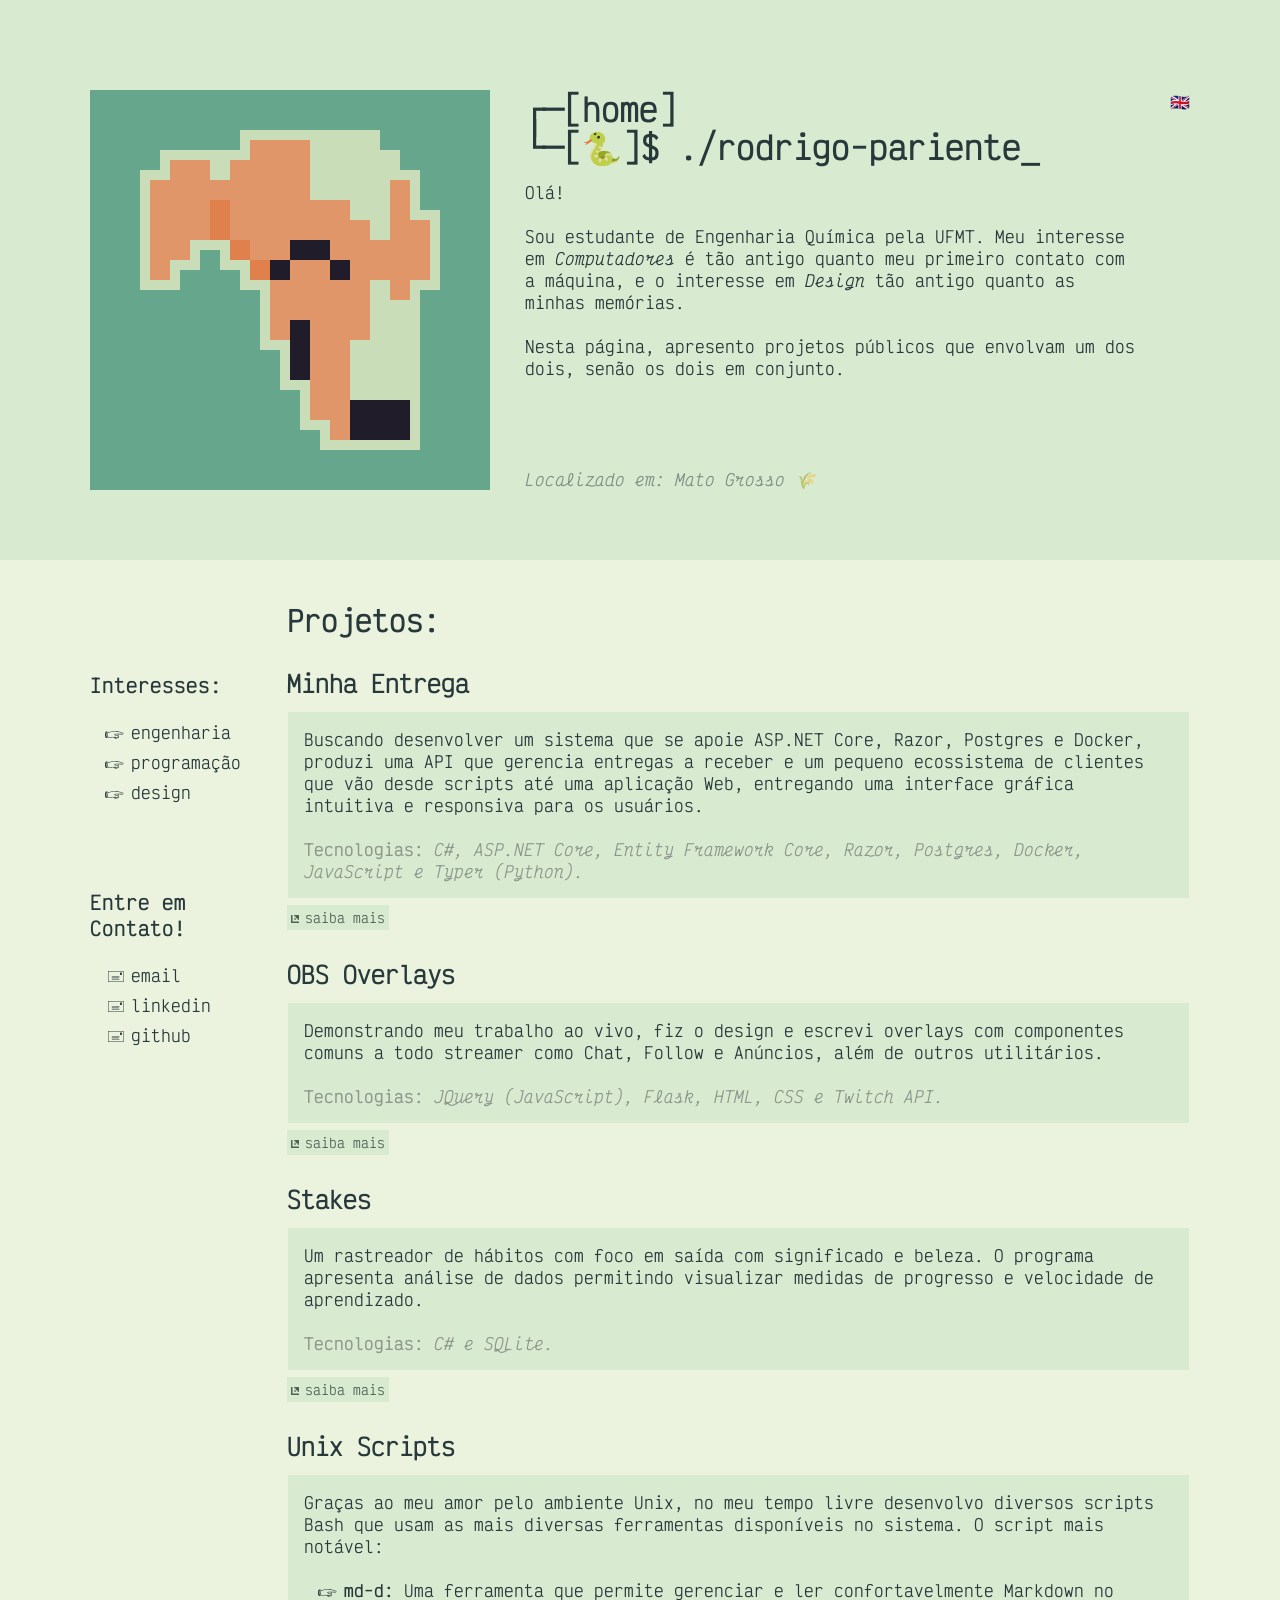
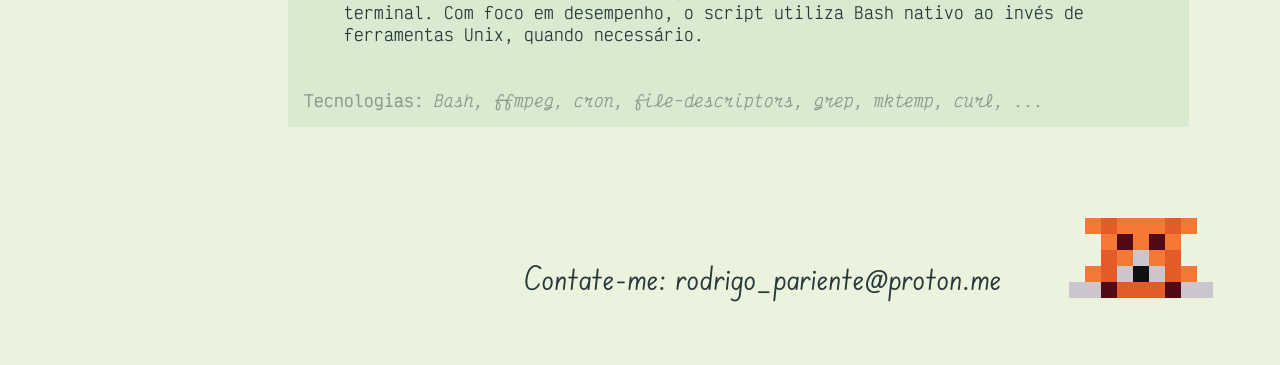
==== pt.html @ a660c8bc "add international version" ====
<!DOCTYPE html>

<html>
  <head>
    <meta charset="UTF-8">
    <meta name="viewport" content="width=device-width, initial-scale=1.0">
    <link rel="stylesheet" href="/css/style.css">
    <title>Rodrigo-Pariente</title>
    <script src="/js/main.js" defer></script>
    <link rel="icon" href="/favicon.svg" type="image/xml+svg">
    <link href="https://fonts.googleapis.com/css2?family=Edu+SA+Beginner:wght@400..700&family=Victor+Mono:ital,wght@0,100..700;1,100..700&display=swap" rel="stylesheet">
  </head>

  <body>
    <header>
      <img id="pp" src="/img/pp.svg" alt="Eu">
      <div class="about-me">
        <img id="dog-stamp-header-high" src="/img/pp.svg" alt="Eu">
        <h1><span id="h1-frame">┌─[home]<br>└─[🐍]</span><span class="lower-frame">$ ./</span>rodrigo-pariente</span><span class="dec-block">_</span></h1>
        <img id="dog-stamp-header-low" src="/img/pp.svg" alt="Eu">
        <p>Olá!<br><br></p>
        <p>Sou estudante de Engenharia Química pela UFMT. Meu interesse em <i>Computadores</i> é tão antigo quanto meu primeiro contato com a máquina, e o interesse em <i>Design</i> tão antigo quanto as minhas memórias.<br><br>Nesta página, apresento projetos públicos que envolvam um dos dois, senão os dois em conjunto.</p>
        <p id="place"><br><br>Localizado em: Mato Grosso 🌾</p>
      </div>
      <a class="translations" href="/index.html">🇬🇧</a>
    </header>

    <div id="contents">
      <div id="info">
        <div id="interests">
          <h2 class="small-h2">Interesses:</h2>
          <ul class="point">
            <li>engenharia</li>
            <li>programação</li>
            <li>design</li>
          </ul>
        </div>

        <div id="contacts">
          <h2 class="small-h2">Entre em Contato!</h2>
          <ul class="mail">
            <li><a id="em" href="#">roda trix lego parte viena lente ouija !</a></li>
            <li><a href="https://www.linkedin.com/in/rodrigo-pariente">linkedin</a></li>
            <li><a href="https://github.com/rodrigo-pariente">github</a></li>
          </ul>
        </div>
      </div>

      <div id="projects">
        <h2>Projetos:</h2>
        <div class="project">
          <h3>Minha Entrega</h3>
          <div class="project-content">
            <p>Buscando desenvolver um sistema que se apoie ASP.NET Core, Razor, Postgres e Docker, produzi uma API que gerencia entregas a receber e um pequeno ecossistema de clientes que vão desde scripts até uma aplicação Web, entregando uma interface gráfica intuitiva e responsiva para os usuários.</p>
            <p class="technologies"><br>Tecnologias:<i> C#, ASP.NET Core, Entity Framework Core, Razor, Postgres, Docker, JavaScript e Typer (Python).</i></p>
          </div>
          <a class="know-more" href="https://github.com/rodrigo-pariente/minha-entrega-postgres">saiba mais</a>
        </div>
        <div class="project">
          <h3>OBS Overlays</h3>
          <div class="project-content">
            <p>Demonstrando meu trabalho ao vivo, fiz o design e escrevi overlays com componentes comuns a todo streamer como Chat, Follow e Anúncios, além de outros utilitários.<!-- widgets mais dinâmicos e interativos como o jogo Jackpot e um Timer com múltiplas funcionalidades --></p>
            <p class="technologies"><br>Tecnologias:<i> JQuery (JavaScript), Flask, HTML, CSS e Twitch API.</i></p>
          </div>
          <a class="know-more" href="https://github.com/rodrigo-pariente/OBS-Overlays">saiba mais</a>
        </div>
        <div class="project">
          <h3>Stakes</h3>
          <div class="project-content">
            <p>Um rastreador de hábitos com foco em saída com significado e beleza. O programa apresenta análise de dados permitindo visualizar medidas de progresso e velocidade de aprendizado.</p>
            <p class="technologies"><br>Tecnologias:<i> C# e SQLite.</i></p>
          </div>
          <a class="know-more" href="https://github.com/rodrigo-pariente/stakes">saiba mais</a>
        </div>
        <div class="project">
          <h3>Unix Scripts</h3>
          <div class="project-content">
            <p>Graças ao meu amor pelo ambiente Unix, no meu tempo livre desenvolvo diversos scripts Bash que usam as mais diversas ferramentas disponíveis no sistema. O script mais notável:</p>
            <ul class="point"><li><a href="https://github.com/rodrigo-pariente/md-d"><b>md-d:</b></a> Uma ferramenta que permite gerenciar e ler confortavelmente Markdown no terminal. Com foco em desempenho, o script utiliza Bash nativo ao invés de ferramentas Unix, quando necessário.</li></ul>
            <p class="technologies"><br>Tecnologias:<i> Bash, ffmpeg, cron, file-descriptors, grep, mktemp, curl, ...</i></p>
          </div>
          <!-- <p class="know-more" href="/">saiba mais</p> -->
        </div>
      </div>
    </div>
  </body>

  <footer>
    <span>Contate-me: <span id="useless-info">roda trix lego parte viena lente ouija !</span></span>
    <img id="dog-stamp" src="/img/bear.svg" alt="Ursinha">
  </footer>
</html>
---- css/style.css ----
@import "./root.css";
@import "./global.css";
@import "./contents.css";
@import "./header.css";
@import "./footer.css";
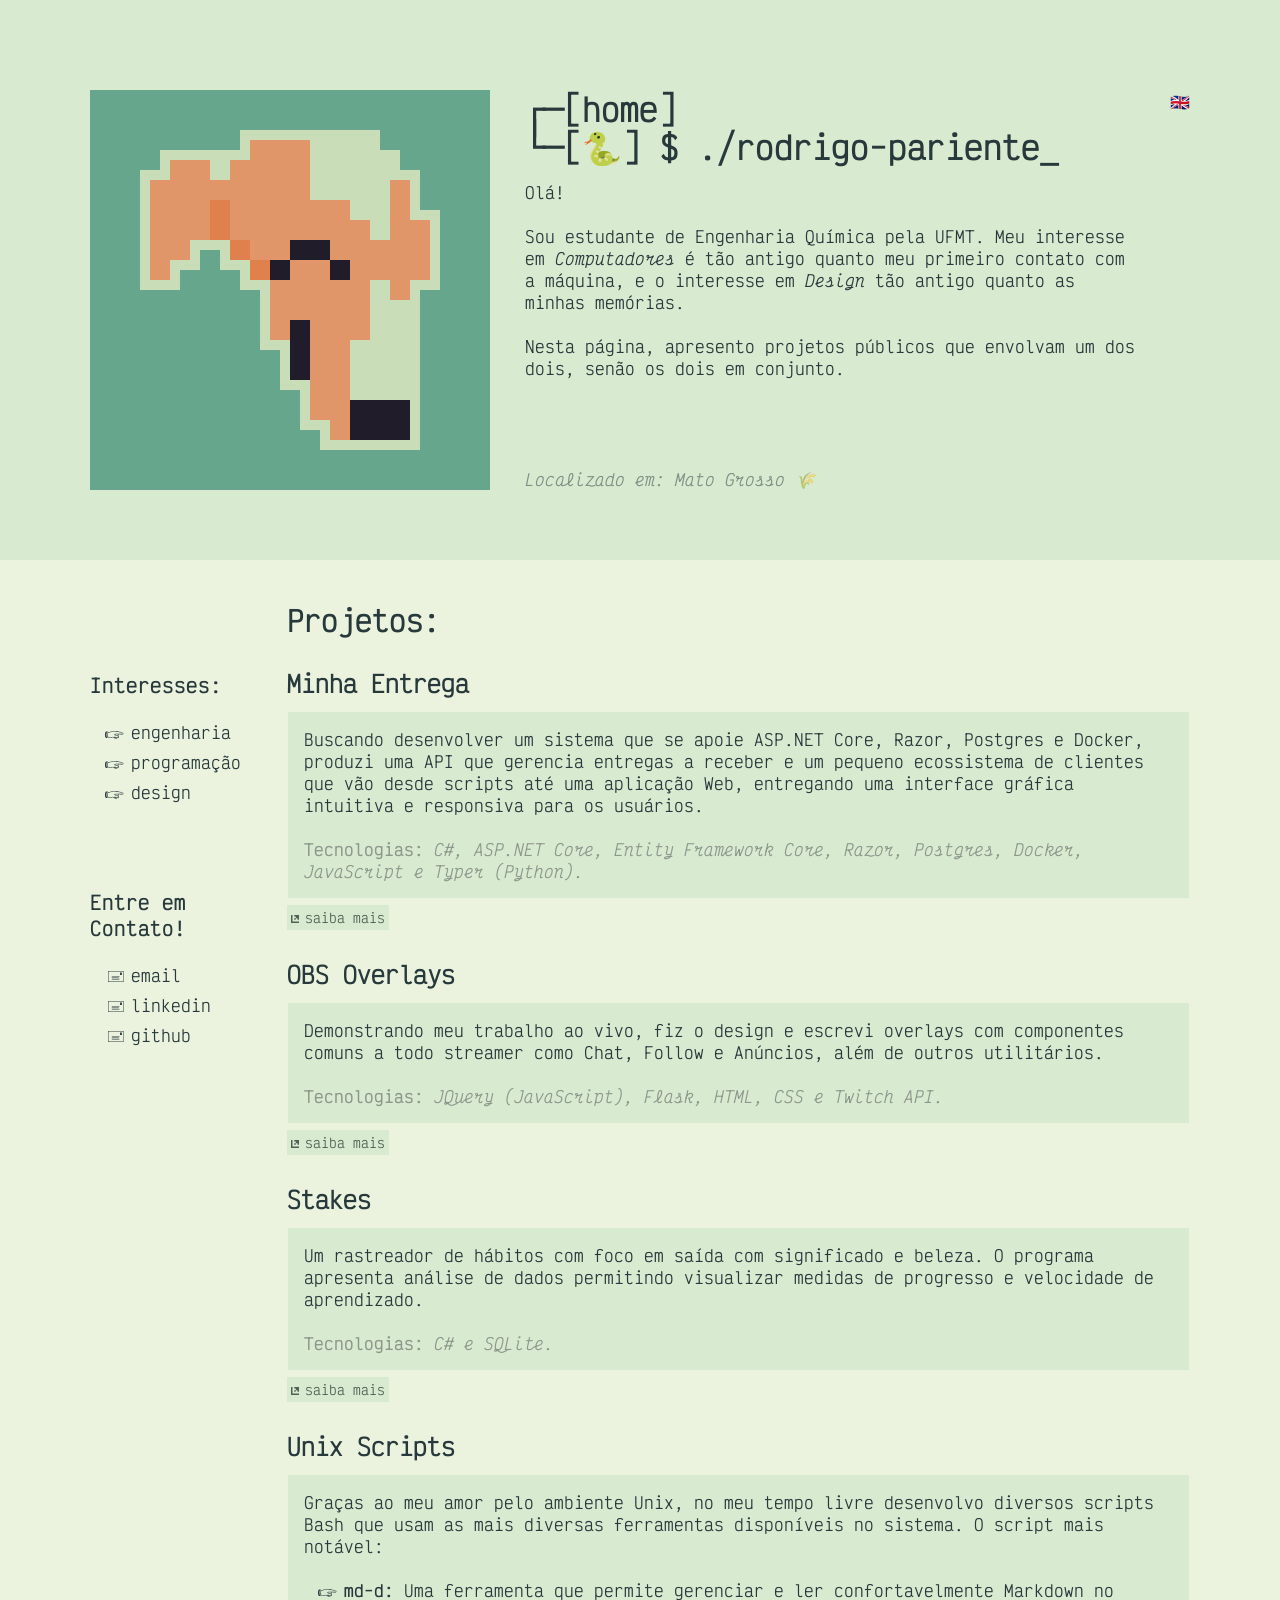
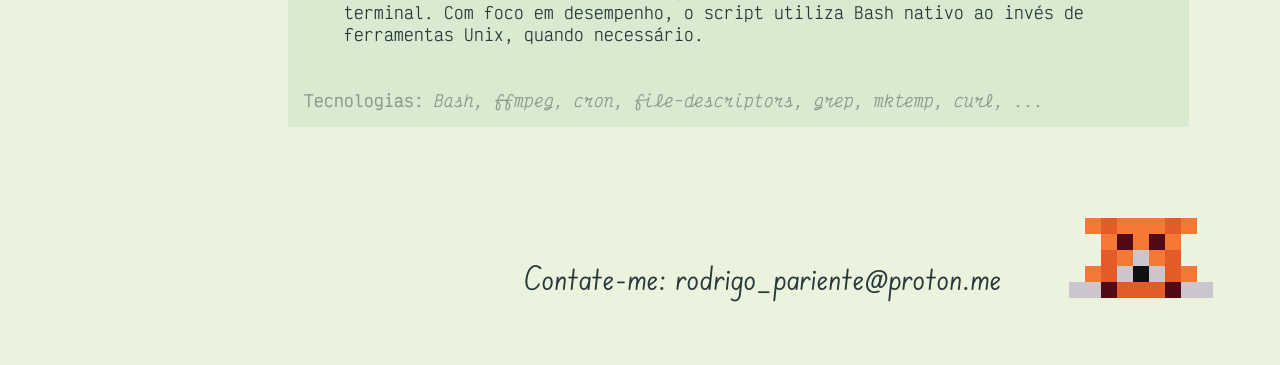
==== commit 5129e71d: "fix title" ====
--- a/pt.html
+++ b/pt.html
@@ -16,7 +16,7 @@
       <img id="pp" src="/img/pp.svg" alt="Eu">
       <div class="about-me">
         <img id="dog-stamp-header-high" src="/img/pp.svg" alt="Eu">
-        <h1><span id="h1-frame">┌─[home]<br>└─[🐍]</span><span class="lower-frame">$ ./</span>rodrigo-pariente</span><span class="dec-block">_</span></h1>
+        <h1><span id="h1-frame">┌─[home]<br>└─[🐍]</span><span class="lower-frame"> $ ./</span>rodrigo-pariente</span><span class="dec-block">_</span></h1>
         <img id="dog-stamp-header-low" src="/img/pp.svg" alt="Eu">
         <p>Olá!<br><br></p>
         <p>Sou estudante de Engenharia Química pela UFMT. Meu interesse em <i>Computadores</i> é tão antigo quanto meu primeiro contato com a máquina, e o interesse em <i>Design</i> tão antigo quanto as minhas memórias.<br><br>Nesta página, apresento projetos públicos que envolvam um dos dois, senão os dois em conjunto.</p>
